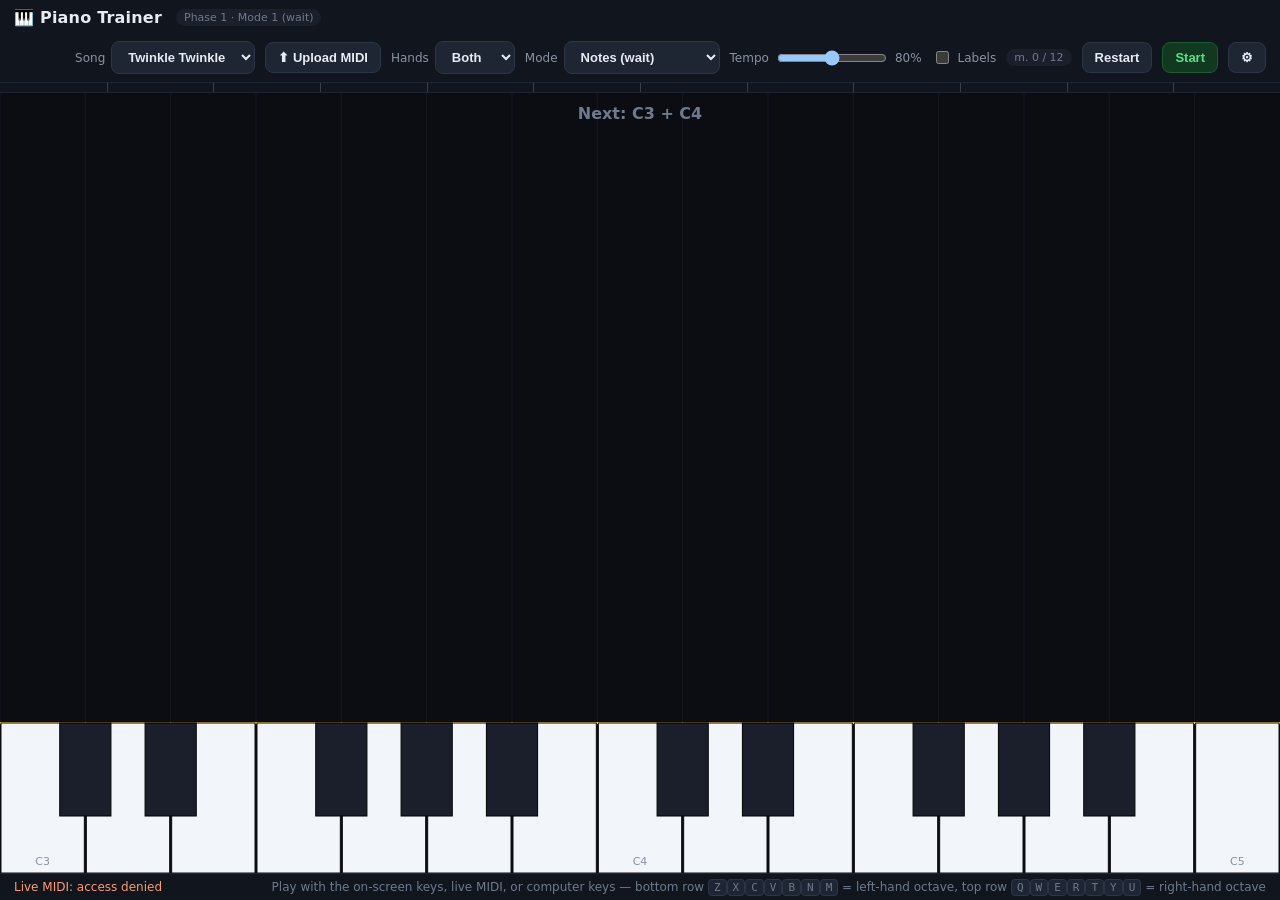
==== index.html @ ee27fa8b "Widen on-screen keyboard to song range + two-row computer-key layout - Visible keyboard now spans th" ====
<!DOCTYPE html>
<html lang="en">
<head>
<meta charset="utf-8" />
<meta name="viewport" content="width=device-width, initial-scale=1, maximum-scale=1, user-scalable=no" />
<title>Piano Trainer — Phase 1</title>
<link rel="stylesheet" href="css/styles.css" />
</head>
<body>
  <header>
    <h1>🎹 Piano Trainer</h1>
    <span class="tag">Phase 1 · Mode 1 (wait)</span>
    <div class="controls">
      <label>Song
        <select id="song"></select>
      </label>
      <button id="upload">⬆ Upload MIDI</button>
      <input id="file" type="file" accept=".mid,.midi" style="display:none" />
      <label>Hands
        <select id="hand">
          <option value="both">Both</option>
          <option value="R">Right</option>
          <option value="L">Left</option>
        </select>
      </label>
      <label>Mode
        <select id="mode">
          <option value="wait">Notes (wait)</option>
          <option value="free">Rhythm (preview)</option>
        </select>
      </label>
      <label>Tempo
        <input id="tempo" type="range" min="0.4" max="1.2" step="0.05" value="0.8" />
        <span id="tempoVal">80%</span>
      </label>
      <label><input type="checkbox" id="labels" /> Labels</label>
      <span class="tag" id="measure">m. 0 / 0</span>
      <button id="restart">Restart</button>
      <button id="start">Start</button>
      <button id="settingsBtn" title="Settings">⚙</button>
    </div>
  </header>

  <div id="progress"><div id="progressFill"></div><div id="ticks"></div></div>

  <div id="stageWrap">
    <canvas id="stage"></canvas>
    <div id="settings" class="panel" hidden>
      <h3>Appearance</h3>
      <label class="crow">White-key notes <input type="color" data-theme="whiteNote" /></label>
      <label class="crow">Black-key notes <input type="color" data-theme="blackNote" /></label>
      <label class="crow">Note at hit line <input type="color" data-theme="hitNote" /></label>
      <label class="crow">Label highlight <input type="color" data-theme="labelBg" /></label>
      <label class="crow">Label text <input type="color" data-theme="labelText" /></label>
      <button id="resetTheme">Reset to defaults</button>
      <h3 style="margin-top:14px">Hands</h3>
      <div id="handsBox"></div>
    </div>
  </div>

  <footer>
    <span id="midiStatus" class="midi-status">Live MIDI: checking…</span>
    <span class="hint">Play with the on-screen keys, live MIDI, or computer keys —
      bottom row <kbd>Z</kbd><kbd>X</kbd><kbd>C</kbd><kbd>V</kbd><kbd>B</kbd><kbd>N</kbd><kbd>M</kbd> = left-hand octave,
      top row <kbd>Q</kbd><kbd>W</kbd><kbd>E</kbd><kbd>R</kbd><kbd>T</kbd><kbd>Y</kbd><kbd>U</kbd> = right-hand octave</span>
  </footer>

  <script src="js/songs.js"></script>
  <script src="js/midi-parser.js"></script>
  <script src="js/app.js"></script>
</body>
</html>
---- css/styles.css ----
:root { color-scheme: dark; }
* { box-sizing: border-box; -webkit-tap-highlight-color: transparent; }
html, body { margin: 0; height: 100%; background: #0b0d12; color: #e7ecf3;
  font-family: -apple-system, system-ui, "Segoe UI", Roboto, sans-serif; overflow: hidden; }
body { display: flex; flex-direction: column; height: 100vh; }

header { display: flex; align-items: center; gap: 14px; padding: 8px 14px;
  background: #11151d; border-bottom: 1px solid #1e2533; flex: 0 0 auto; flex-wrap: wrap; }
header h1 { font-size: 16px; margin: 0; font-weight: 700; letter-spacing: .2px; }
header .tag { font-size: 11px; color: #6f7a8c; background: #1a1f2b; padding: 2px 8px; border-radius: 999px; }

.controls { display: flex; align-items: center; gap: 10px; margin-left: auto; flex-wrap: wrap; }
label { font-size: 12px; color: #8a93a3; display: flex; align-items: center; gap: 6px; }
select, button { background: #1e2533; color: #e7ecf3; border: 1px solid #2c3648;
  border-radius: 8px; padding: 7px 12px; font-size: 13px; font-weight: 600; }
button { cursor: pointer; }
button:active { background: #2c3648; }
button#start { background: #10391f; border-color: #1c5a33; color: #56e08a; }
input[type=range] { width: 110px; }

#progress { flex: 0 0 auto; position: relative; height: 10px; background: #11151d; border-bottom: 1px solid #1e2533; cursor: pointer; }
#progress:hover { background: #161b26; }
#progressFill { height: 100%; width: 0%; background: linear-gradient(90deg, #3aa0ff, #56e08a);
  transition: width 0.1s linear; }
#ticks { position: absolute; inset: 0; pointer-events: none; }
#ticks .tick { position: absolute; top: 0; bottom: 0; width: 1px; background: rgba(255,255,255,0.18); }

#stageWrap { flex: 1 1 auto; position: relative; min-height: 0; }
#stage { display: block; width: 100%; height: 100%; touch-action: none; }

.panel { position: absolute; top: 12px; right: 12px; width: 260px; z-index: 10;
  background: #161b26; border: 1px solid #2c3648; border-radius: 12px; padding: 14px 16px;
  box-shadow: 0 8px 30px rgba(0,0,0,0.5); }
.panel[hidden] { display: none; }
.panel h3 { margin: 0 0 10px; font-size: 13px; text-transform: uppercase; letter-spacing: .8px; color: #8a93a3; }
.panel .crow { display: flex; align-items: center; justify-content: space-between;
  font-size: 13px; color: #e7ecf3; margin-bottom: 9px; }
.panel input[type=color] { width: 42px; height: 26px; padding: 0; border: 1px solid #2c3648;
  border-radius: 6px; background: none; cursor: pointer; }
.panel #resetTheme, .panel .wide { width: 100%; margin-top: 6px; }
.panel select { background: #1e2533; color: #e7ecf3; border: 1px solid #2c3648; border-radius: 6px; padding: 4px 8px; font-size: 13px; }
.panel .hint-line { font-size: 11px; color: #6f7a8c; margin: 8px 0 4px; }
#handsBox .crow { margin-bottom: 7px; }

footer { flex: 0 0 auto; display: flex; align-items: center; gap: 16px;
  padding: 6px 14px; background: #11151d; border-top: 1px solid #1e2533; font-size: 12px; color: #8a93a3; }
.midi-status { color: #8a93a3; }
.midi-status.on { color: #56e08a; }
.midi-status.off { color: #ff9b6b; }
footer .hint { margin-left: auto; color: #6f7a8c; }
kbd { background: #1e2533; border: 1px solid #2c3648; border-radius: 4px; padding: 1px 5px; font-size: 11px; }
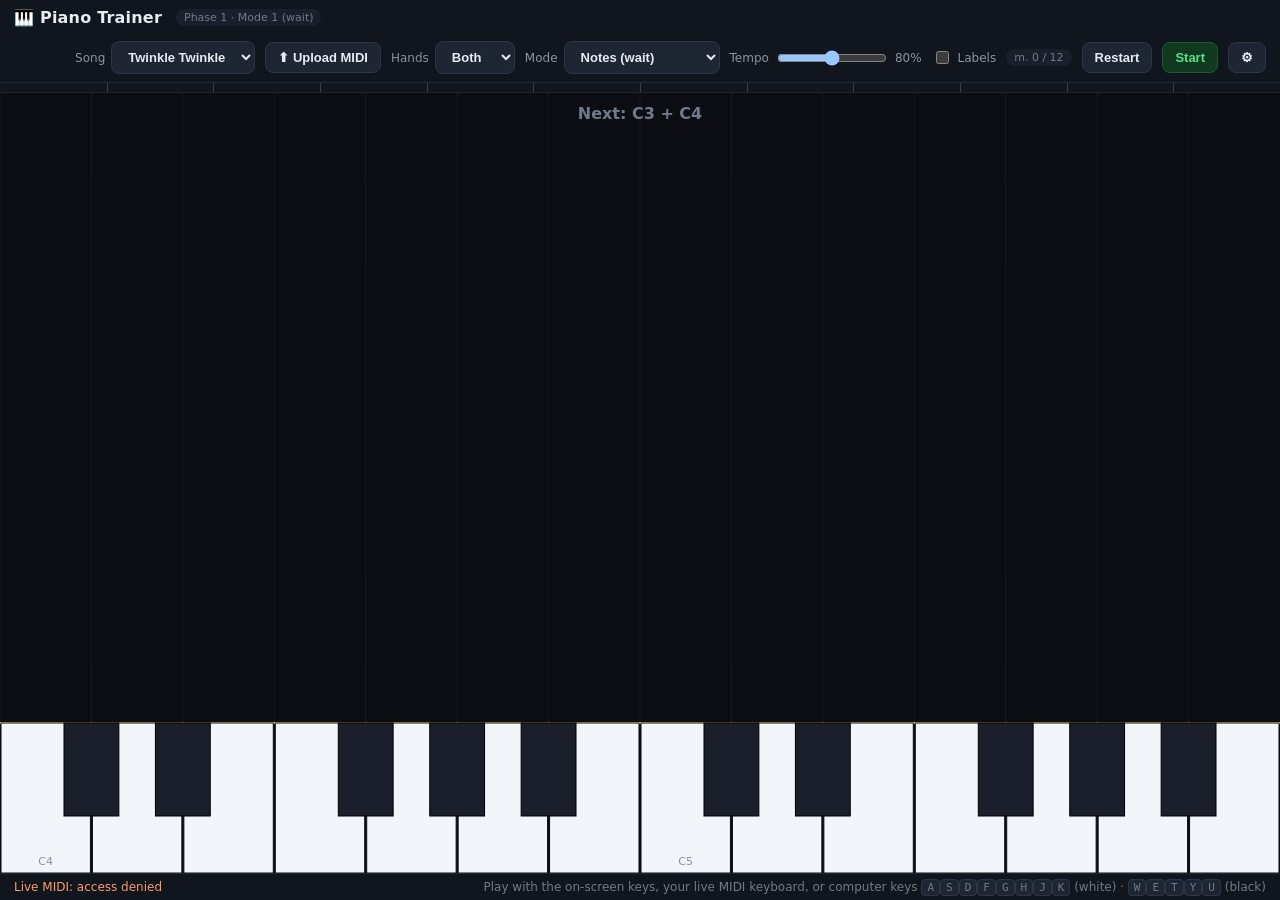
==== commit 6ebc96f3: "Add 'set as default' button and color-scheme presets to settings" ====
--- a/index.html
+++ b/index.html
@@ -47,11 +47,13 @@
     <canvas id="stage"></canvas>
     <div id="settings" class="panel" hidden>
       <h3>Appearance</h3>
+      <label class="crow">Color scheme <select id="scheme"></select></label>
       <label class="crow">White-key notes <input type="color" data-theme="whiteNote" /></label>
       <label class="crow">Black-key notes <input type="color" data-theme="blackNote" /></label>
       <label class="crow">Note at hit line <input type="color" data-theme="hitNote" /></label>
       <label class="crow">Label highlight <input type="color" data-theme="labelBg" /></label>
       <label class="crow">Label text <input type="color" data-theme="labelText" /></label>
+      <button id="setDefaultTheme" class="wide">Set current as default</button>
       <button id="resetTheme">Reset to defaults</button>
       <h3 style="margin-top:14px">Hands</h3>
       <div id="handsBox"></div>
@@ -60,9 +62,9 @@
 
   <footer>
     <span id="midiStatus" class="midi-status">Live MIDI: checking…</span>
-    <span class="hint">Play with the on-screen keys, live MIDI, or computer keys —
-      bottom row <kbd>Z</kbd><kbd>X</kbd><kbd>C</kbd><kbd>V</kbd><kbd>B</kbd><kbd>N</kbd><kbd>M</kbd> = left-hand octave,
-      top row <kbd>Q</kbd><kbd>W</kbd><kbd>E</kbd><kbd>R</kbd><kbd>T</kbd><kbd>Y</kbd><kbd>U</kbd> = right-hand octave</span>
+    <span class="hint">Play with the on-screen keys, your live MIDI keyboard, or computer keys
+      <kbd>A</kbd><kbd>S</kbd><kbd>D</kbd><kbd>F</kbd><kbd>G</kbd><kbd>H</kbd><kbd>J</kbd><kbd>K</kbd> (white) ·
+      <kbd>W</kbd><kbd>E</kbd><kbd>T</kbd><kbd>Y</kbd><kbd>U</kbd> (black)</span>
   </footer>
 
   <script src="js/songs.js"></script>
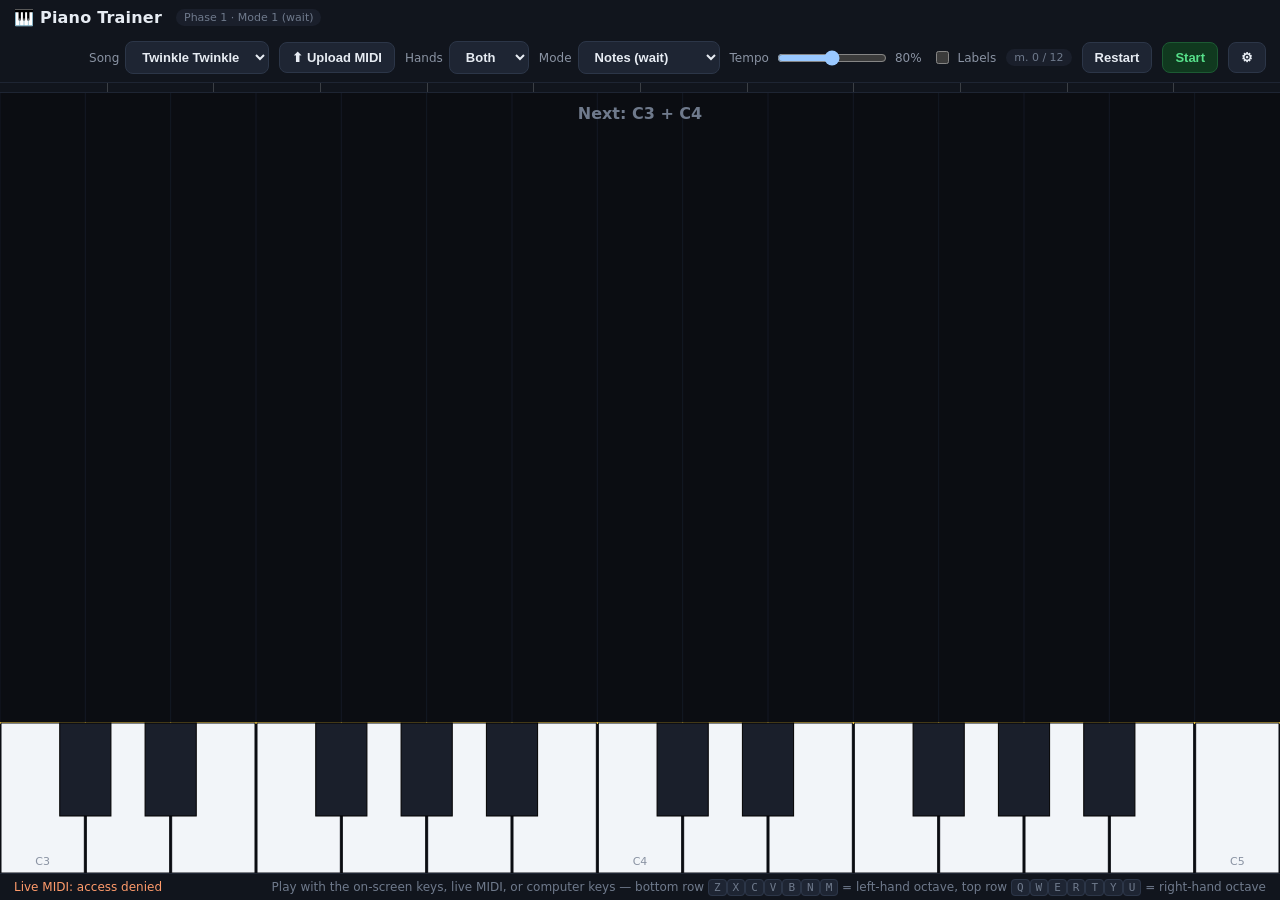
==== commit a8e14298: "Mode 2: rhythm scoring (Guitar-Hero style) Rhythm mode now scores timing instead of just scrolling: " ====
--- a/index.html
+++ b/index.html
@@ -26,7 +26,7 @@
       <label>Mode
         <select id="mode">
           <option value="wait">Notes (wait)</option>
-          <option value="free">Rhythm (preview)</option>
+          <option value="score">Rhythm (score)</option>
         </select>
       </label>
       <label>Tempo
@@ -47,13 +47,11 @@
     <canvas id="stage"></canvas>
     <div id="settings" class="panel" hidden>
       <h3>Appearance</h3>
-      <label class="crow">Color scheme <select id="scheme"></select></label>
       <label class="crow">White-key notes <input type="color" data-theme="whiteNote" /></label>
       <label class="crow">Black-key notes <input type="color" data-theme="blackNote" /></label>
       <label class="crow">Note at hit line <input type="color" data-theme="hitNote" /></label>
       <label class="crow">Label highlight <input type="color" data-theme="labelBg" /></label>
       <label class="crow">Label text <input type="color" data-theme="labelText" /></label>
-      <button id="setDefaultTheme" class="wide">Set current as default</button>
       <button id="resetTheme">Reset to defaults</button>
       <h3 style="margin-top:14px">Hands</h3>
       <div id="handsBox"></div>
@@ -62,9 +60,9 @@
 
   <footer>
     <span id="midiStatus" class="midi-status">Live MIDI: checking…</span>
-    <span class="hint">Play with the on-screen keys, your live MIDI keyboard, or computer keys
-      <kbd>A</kbd><kbd>S</kbd><kbd>D</kbd><kbd>F</kbd><kbd>G</kbd><kbd>H</kbd><kbd>J</kbd><kbd>K</kbd> (white) ·
-      <kbd>W</kbd><kbd>E</kbd><kbd>T</kbd><kbd>Y</kbd><kbd>U</kbd> (black)</span>
+    <span class="hint">Play with the on-screen keys, live MIDI, or computer keys —
+      bottom row <kbd>Z</kbd><kbd>X</kbd><kbd>C</kbd><kbd>V</kbd><kbd>B</kbd><kbd>N</kbd><kbd>M</kbd> = left-hand octave,
+      top row <kbd>Q</kbd><kbd>W</kbd><kbd>E</kbd><kbd>R</kbd><kbd>T</kbd><kbd>Y</kbd><kbd>U</kbd> = right-hand octave</span>
   </footer>
 
   <script src="js/songs.js"></script>
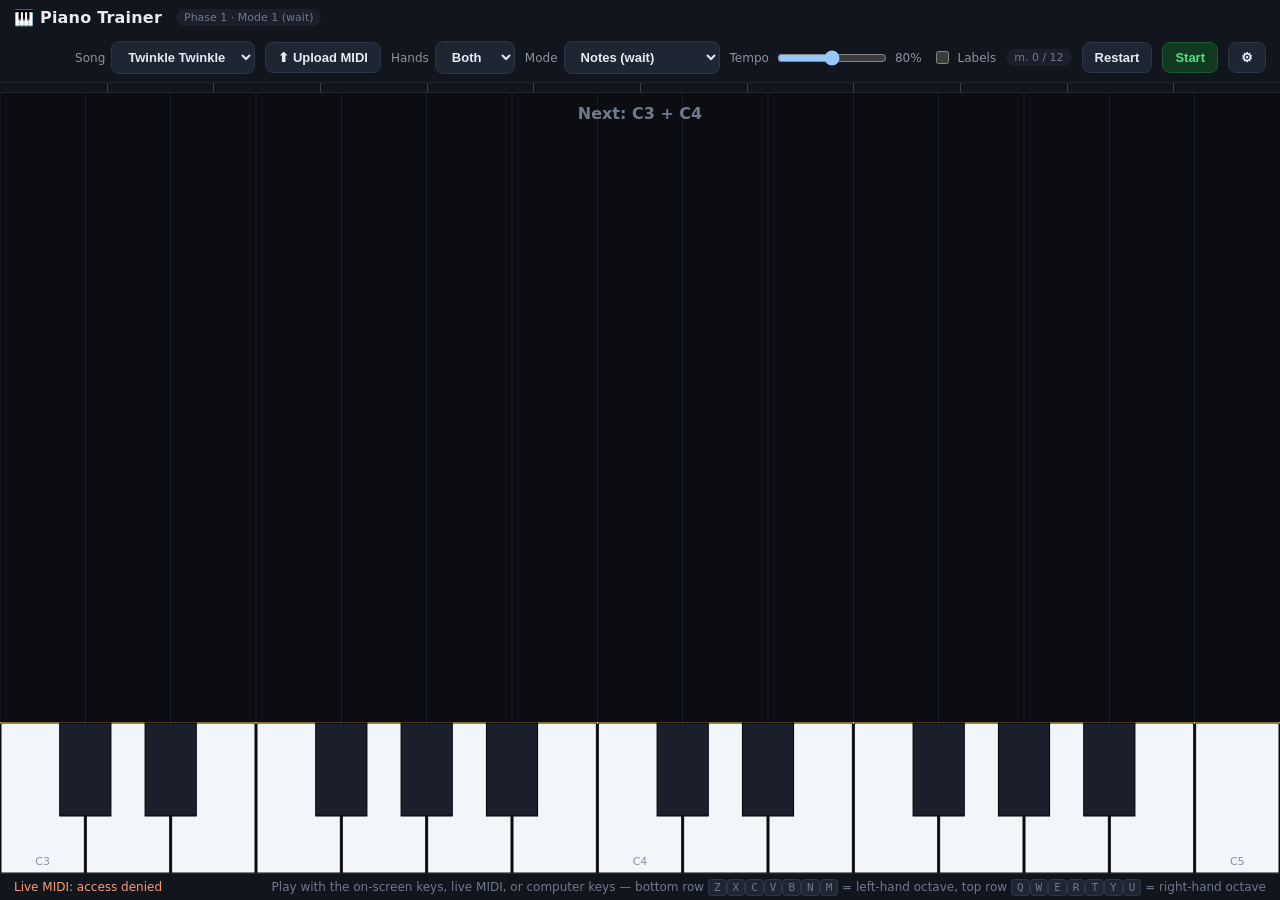
==== commit 4adadb32: "Add color scheme presets and "set as default" to settings" ====
--- a/index.html
+++ b/index.html
@@ -26,7 +26,7 @@
       <label>Mode
         <select id="mode">
           <option value="wait">Notes (wait)</option>
-          <option value="score">Rhythm (score)</option>
+          <option value="free">Rhythm (preview)</option>
         </select>
       </label>
       <label>Tempo
@@ -47,11 +47,13 @@
     <canvas id="stage"></canvas>
     <div id="settings" class="panel" hidden>
       <h3>Appearance</h3>
+      <label class="crow">Color scheme <select id="scheme"></select></label>
       <label class="crow">White-key notes <input type="color" data-theme="whiteNote" /></label>
       <label class="crow">Black-key notes <input type="color" data-theme="blackNote" /></label>
       <label class="crow">Note at hit line <input type="color" data-theme="hitNote" /></label>
       <label class="crow">Label highlight <input type="color" data-theme="labelBg" /></label>
       <label class="crow">Label text <input type="color" data-theme="labelText" /></label>
+      <button id="setDefaultTheme" class="wide">Set current as default</button>
       <button id="resetTheme">Reset to defaults</button>
       <h3 style="margin-top:14px">Hands</h3>
       <div id="handsBox"></div>
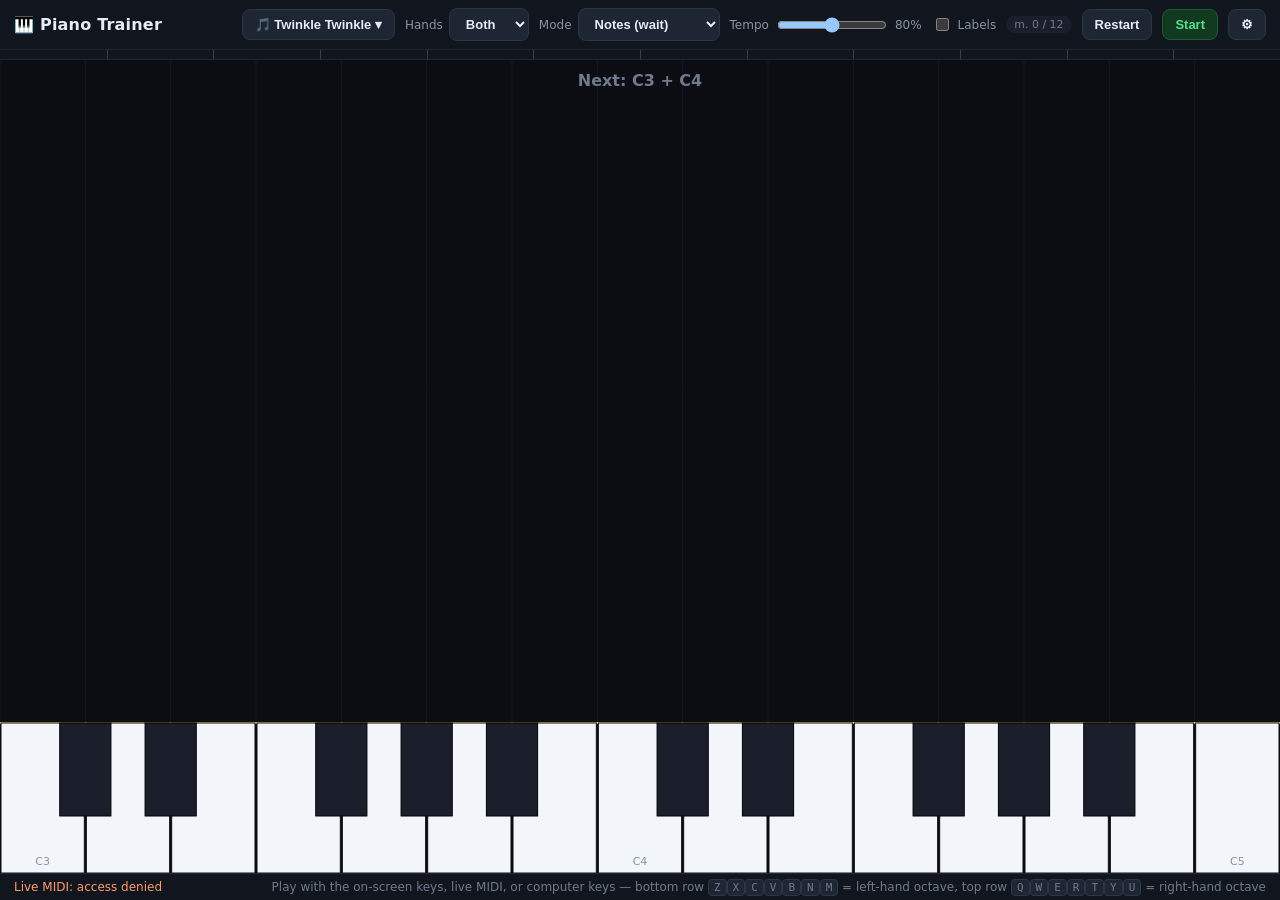
==== commit 942a9258: "Song library / menu page Replace the song dropdown with a full library overlay: - Search, favorites " ====
--- a/index.html
+++ b/index.html
@@ -9,12 +9,9 @@
 <body>
   <header>
     <h1>🎹 Piano Trainer</h1>
-    <span class="tag">Phase 1 · Mode 1 (wait)</span>
     <div class="controls">
-      <label>Song
-        <select id="song"></select>
-      </label>
-      <button id="upload">⬆ Upload MIDI</button>
+      <button id="openLibrary" title="Song library">🎵 <span id="currentSongName">Songs</span> ▾</button>
+      <select id="song" hidden></select>
       <input id="file" type="file" accept=".mid,.midi" style="display:none" />
       <label>Hands
         <select id="hand">
@@ -26,7 +23,7 @@
       <label>Mode
         <select id="mode">
           <option value="wait">Notes (wait)</option>
-          <option value="free">Rhythm (preview)</option>
+          <option value="score">Rhythm (score)</option>
         </select>
       </label>
       <label>Tempo
@@ -47,17 +44,25 @@
     <canvas id="stage"></canvas>
     <div id="settings" class="panel" hidden>
       <h3>Appearance</h3>
-      <label class="crow">Color scheme <select id="scheme"></select></label>
       <label class="crow">White-key notes <input type="color" data-theme="whiteNote" /></label>
       <label class="crow">Black-key notes <input type="color" data-theme="blackNote" /></label>
       <label class="crow">Note at hit line <input type="color" data-theme="hitNote" /></label>
       <label class="crow">Label highlight <input type="color" data-theme="labelBg" /></label>
       <label class="crow">Label text <input type="color" data-theme="labelText" /></label>
-      <button id="setDefaultTheme" class="wide">Set current as default</button>
       <button id="resetTheme">Reset to defaults</button>
       <h3 style="margin-top:14px">Hands</h3>
       <div id="handsBox"></div>
     </div>
+  </div>
+
+  <div id="library" class="library" hidden>
+    <div class="lib-head">
+      <h2>🎵 Song Library</h2>
+      <input id="libSearch" type="search" placeholder="Search songs…" />
+      <button id="libUpload">⬆ Upload MIDI</button>
+      <button id="libClose">✕ Close</button>
+    </div>
+    <div id="libList" class="lib-list"></div>
   </div>
 
   <footer>
--- a/css/styles.css
+++ b/css/styles.css
@@ -42,6 +42,34 @@
 .panel .hint-line { font-size: 11px; color: #6f7a8c; margin: 8px 0 4px; }
 #handsBox .crow { margin-bottom: 7px; }
 
+/* song library overlay */
+.library { position: fixed; inset: 0; z-index: 50; background: #0b0d12;
+  display: flex; flex-direction: column; }
+.library[hidden] { display: none; }
+.lib-head { display: flex; align-items: center; gap: 12px; padding: 16px 20px;
+  border-bottom: 1px solid #1e2533; flex: 0 0 auto; flex-wrap: wrap; }
+.lib-head h2 { margin: 0; font-size: 20px; }
+.lib-head #libSearch { flex: 1 1 220px; background: #11151d; color: #e7ecf3;
+  border: 1px solid #2c3648; border-radius: 8px; padding: 9px 12px; font-size: 14px; }
+.lib-head #libClose { margin-left: auto; }
+.lib-list { flex: 1 1 auto; overflow-y: auto; padding: 12px 20px; display: flex; flex-direction: column; gap: 8px; }
+.lib-row { display: flex; align-items: center; gap: 12px; background: #11151d;
+  border: 1px solid #1e2533; border-radius: 10px; padding: 12px 14px; cursor: pointer; }
+.lib-row:hover { background: #161b26; border-color: #2c3648; }
+.lib-row .star { font-size: 18px; cursor: pointer; background: none; border: none; padding: 2px 4px; color: #4a5468; }
+.lib-row .star.on { color: #ffd54a; }
+.lib-row .title { font-size: 15px; font-weight: 600; color: #e7ecf3; }
+.lib-row .meta { font-size: 12px; color: #6f7a8c; margin-top: 2px; }
+.lib-row .badge { font-size: 10px; text-transform: uppercase; letter-spacing: .5px;
+  padding: 2px 7px; border-radius: 999px; background: #1a1f2b; color: #8a93a3; }
+.lib-row .badge.built { color: #7fd1ff; }
+.lib-row .grow { flex: 1 1 auto; min-width: 0; }
+.lib-row .score { font-size: 13px; color: #56e08a; font-weight: 700; white-space: nowrap; }
+.lib-row .act { background: #1e2533; border: 1px solid #2c3648; color: #9aa6b8;
+  border-radius: 7px; padding: 5px 9px; font-size: 12px; cursor: pointer; }
+.lib-row .act:hover { color: #e7ecf3; }
+.lib-empty { color: #6f7a8c; text-align: center; padding: 40px; }
+
 footer { flex: 0 0 auto; display: flex; align-items: center; gap: 16px;
   padding: 6px 14px; background: #11151d; border-top: 1px solid #1e2533; font-size: 12px; color: #8a93a3; }
 .midi-status { color: #8a93a3; }
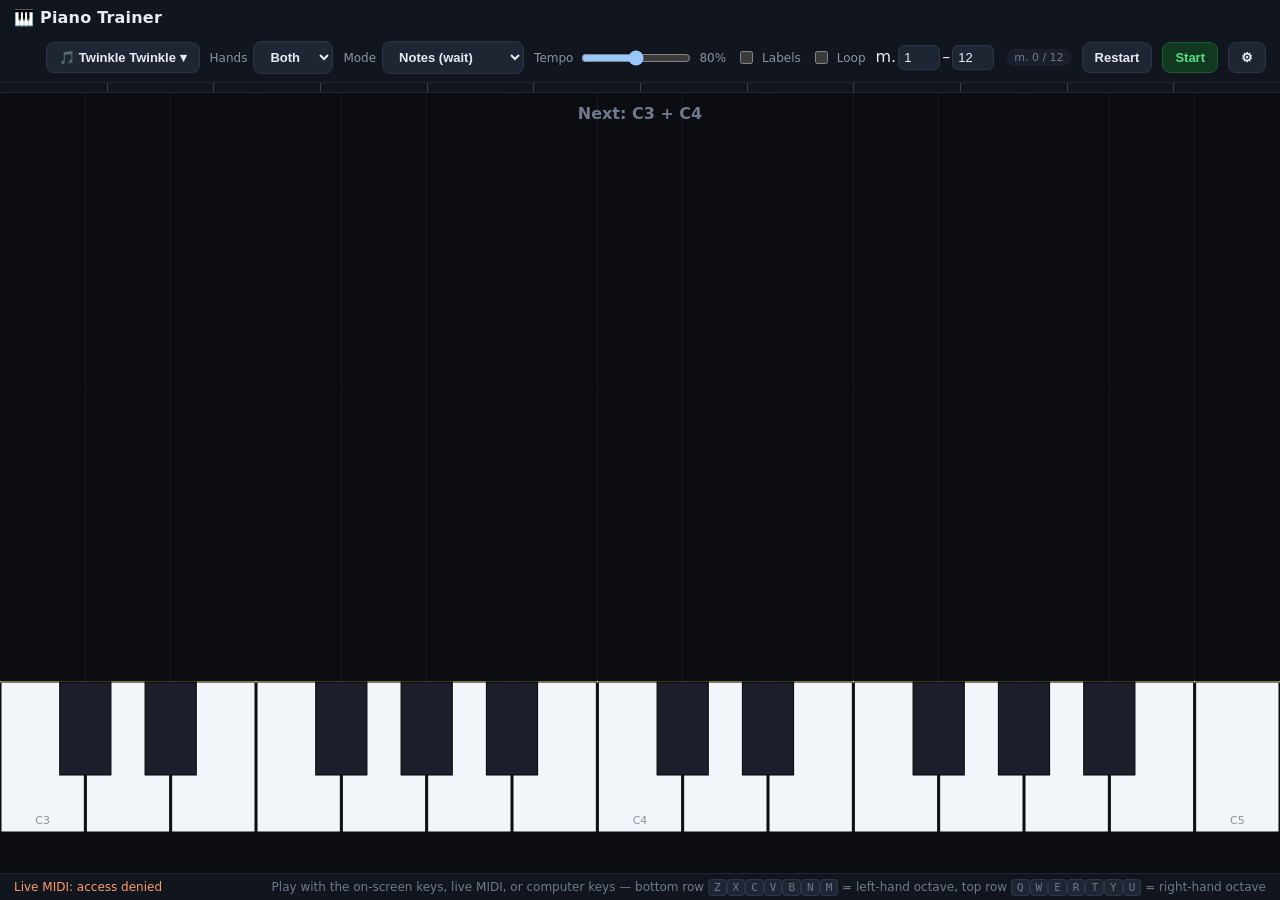
==== commit c7706675: "A-B section loop: practice a measure range on repeat - Loop toggle + from/to measure inputs in the t" ====
--- a/index.html
+++ b/index.html
@@ -31,6 +31,8 @@
         <span id="tempoVal">80%</span>
       </label>
       <label><input type="checkbox" id="labels" /> Labels</label>
+      <label class="loopctl"><input type="checkbox" id="loopChk" /> Loop</label>
+      <span class="loopctl" id="loopRange">m.<input type="number" id="loopFrom" min="1" />–<input type="number" id="loopTo" min="1" /></span>
       <span class="tag" id="measure">m. 0 / 0</span>
       <button id="restart">Restart</button>
       <button id="start">Start</button>
@@ -38,17 +40,19 @@
     </div>
   </header>
 
-  <div id="progress"><div id="progressFill"></div><div id="ticks"></div></div>
+  <div id="progress"><div id="loopBand" hidden></div><div id="progressFill"></div><div id="ticks"></div></div>
 
   <div id="stageWrap">
     <canvas id="stage"></canvas>
     <div id="settings" class="panel" hidden>
       <h3>Appearance</h3>
+      <label class="crow">Color scheme <select id="scheme"></select></label>
       <label class="crow">White-key notes <input type="color" data-theme="whiteNote" /></label>
       <label class="crow">Black-key notes <input type="color" data-theme="blackNote" /></label>
       <label class="crow">Note at hit line <input type="color" data-theme="hitNote" /></label>
       <label class="crow">Label highlight <input type="color" data-theme="labelBg" /></label>
       <label class="crow">Label text <input type="color" data-theme="labelText" /></label>
+      <button id="setDefaultTheme" class="wide">Set current as default</button>
       <button id="resetTheme">Reset to defaults</button>
       <h3 style="margin-top:14px">Hands</h3>
       <div id="handsBox"></div>
--- a/css/styles.css
+++ b/css/styles.css
@@ -24,6 +24,11 @@
   transition: width 0.1s linear; }
 #ticks { position: absolute; inset: 0; pointer-events: none; }
 #ticks .tick { position: absolute; top: 0; bottom: 0; width: 1px; background: rgba(255,255,255,0.18); }
+#loopBand { position: absolute; top: 0; bottom: 0; background: rgba(255,206,107,0.28);
+  border-left: 2px solid #ffce6b; border-right: 2px solid #ffce6b; pointer-events: none; }
+#loopBand[hidden] { display: none; }
+.loopctl input[type=number] { width: 42px; background: #1e2533; color: #e7ecf3;
+  border: 1px solid #2c3648; border-radius: 6px; padding: 4px 5px; font-size: 13px; margin: 0 2px; }
 
 #stageWrap { flex: 1 1 auto; position: relative; min-height: 0; }
 #stage { display: block; width: 100%; height: 100%; touch-action: none; }
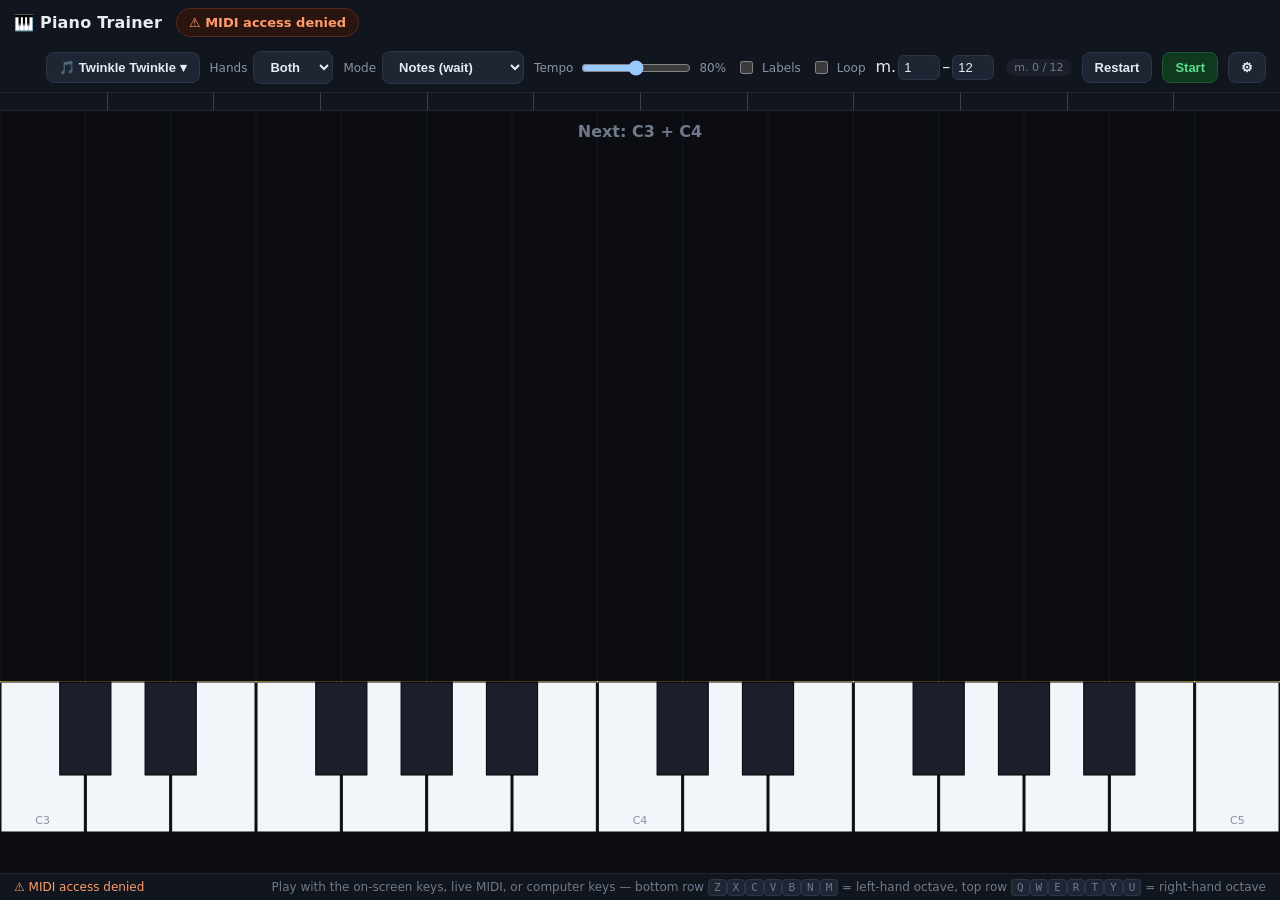
==== commit a8bff3b6: "Prominent MIDI connection badge in the header - Header badge clearly shows keyboard state: connected" ====
--- a/index.html
+++ b/index.html
@@ -9,6 +9,7 @@
 <body>
   <header>
     <h1>🎹 Piano Trainer</h1>
+    <span id="midiBadge" class="midi-badge wait">🎹 Checking…</span>
     <div class="controls">
       <button id="openLibrary" title="Song library">🎵 <span id="currentSongName">Songs</span> ▾</button>
       <select id="song" hidden></select>
--- a/css/styles.css
+++ b/css/styles.css
@@ -8,6 +8,12 @@
   background: #11151d; border-bottom: 1px solid #1e2533; flex: 0 0 auto; flex-wrap: wrap; }
 header h1 { font-size: 16px; margin: 0; font-weight: 700; letter-spacing: .2px; }
 header .tag { font-size: 11px; color: #6f7a8c; background: #1a1f2b; padding: 2px 8px; border-radius: 999px; }
+.midi-badge { font-size: 13px; font-weight: 700; padding: 6px 12px; border-radius: 999px;
+  border: 1px solid #2c3648; background: #1a1f2b; white-space: nowrap; transition: background .12s, color .12s, box-shadow .12s; }
+.midi-badge.on   { color: #56e08a; border-color: #1c5a33; background: #10391f; }
+.midi-badge.wait { color: #ffce6b; border-color: #5a4a1c; background: #2a2410; }
+.midi-badge.off  { color: #ff9b6b; border-color: #5a2a1c; background: #2a1410; }
+.midi-badge.live { box-shadow: 0 0 0 3px rgba(86,224,138,0.45); color: #aaf3c6; }
 
 .controls { display: flex; align-items: center; gap: 10px; margin-left: auto; flex-wrap: wrap; }
 label { font-size: 12px; color: #8a93a3; display: flex; align-items: center; gap: 6px; }
@@ -18,7 +24,8 @@
 button#start { background: #10391f; border-color: #1c5a33; color: #56e08a; }
 input[type=range] { width: 110px; }
 
-#progress { flex: 0 0 auto; position: relative; height: 10px; background: #11151d; border-bottom: 1px solid #1e2533; cursor: pointer; }
+#progress { flex: 0 0 auto; position: relative; height: 18px; background: #11151d;
+  border-bottom: 1px solid #1e2533; cursor: pointer; touch-action: none; }
 #progress:hover { background: #161b26; }
 #progressFill { height: 100%; width: 0%; background: linear-gradient(90deg, #3aa0ff, #56e08a);
   transition: width 0.1s linear; }
